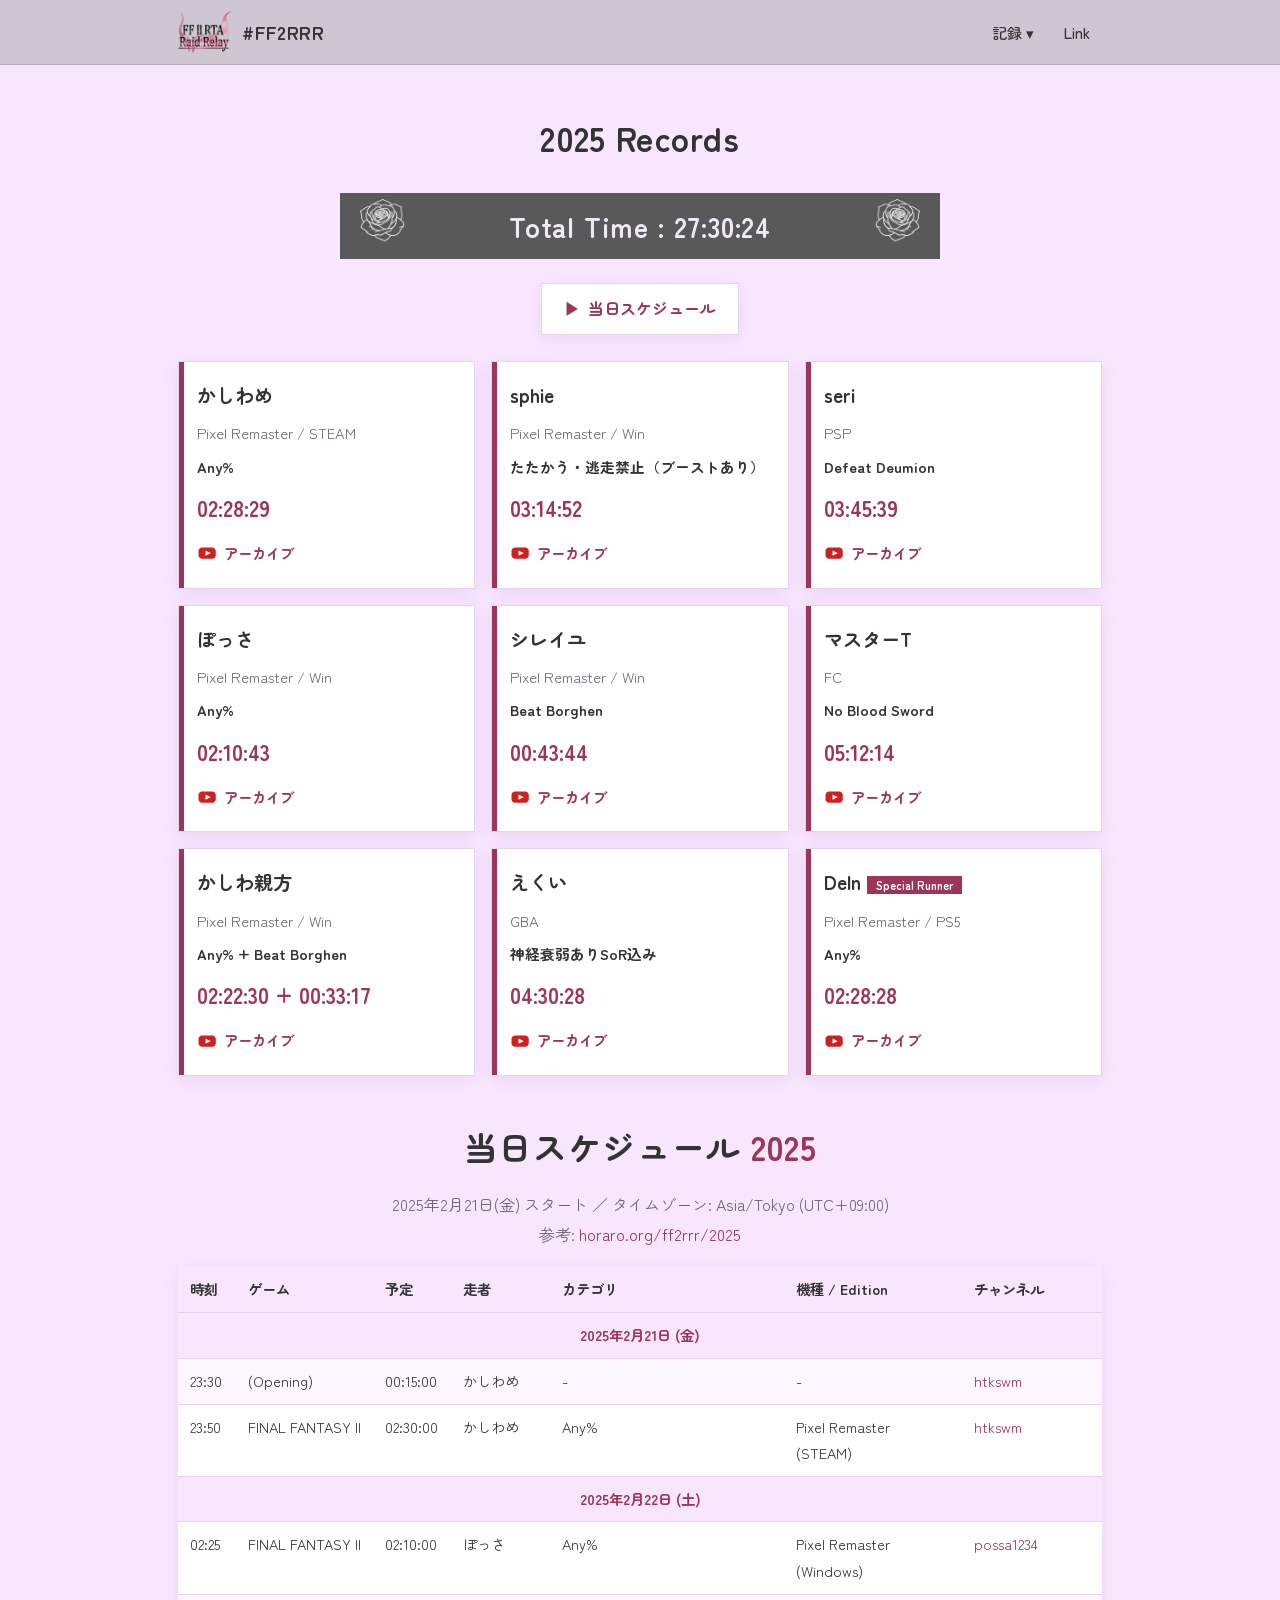
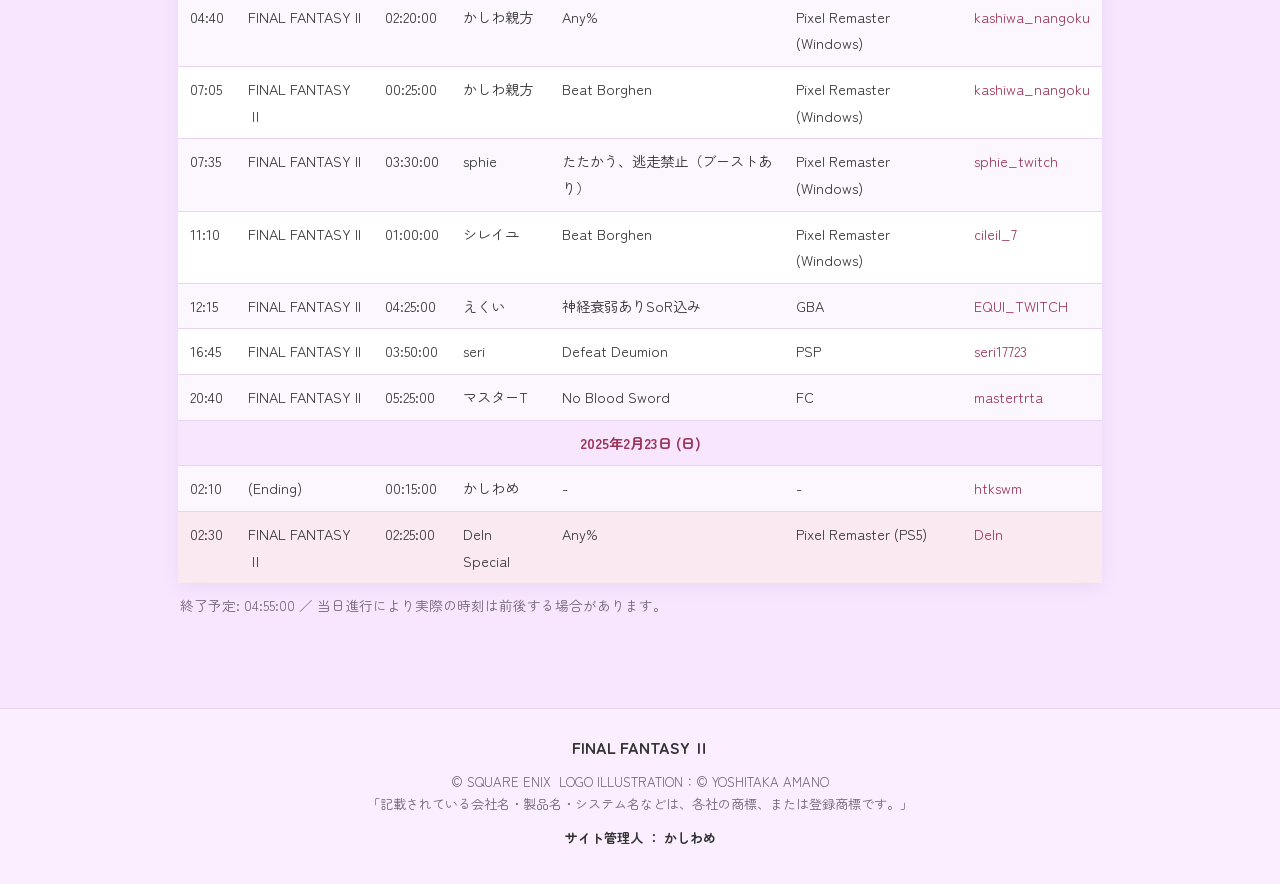
==== 2025.html @ bd08cc87 "Add files via upload" ====
<!DOCTYPE html>
<html lang="ja">
<head>
<meta charset="UTF-8">
<meta name="viewport" content="width=device-width, initial-scale=1">
<title>2025 | FF2RTA Raid Relay</title>
<meta name="description" content="FF2RRR 2025 走者記録・当日スケジュール — Total Time 27:30:24">
<meta property="og:site_name" content="FF2RTA Raid Relay">
<meta property="og:title" content="2025 | FF2RTA Raid Relay">
<meta property="og:type" content="website">
<link rel="icon" href="assets/img/logo.png">
<link rel="preconnect" href="https://fonts.googleapis.com">
<link rel="preconnect" href="https://fonts.gstatic.com" crossorigin>
<link href="https://fonts.googleapis.com/css2?family=Zen+Maru+Gothic:wght@400;500;700&display=swap" rel="stylesheet">
<link rel="stylesheet" href="assets/css/style.css">
</head>
<body>

<header class="site-header">
  <nav class="nav">
    <a class="brand" href="index.html">
      <img src="assets/img/logo.png" alt="FF2RRR ロゴ">
      <span class="tag">#FF2RRR</span>
    </a>
    <div class="nav-links">
      <div class="dropdown">
        <span>記録 ▾</span>
        <div class="menu">
          <a href="2025.html" class="active">2025</a>
        </div>
      </div>
      <a href="link.html">Link</a>
    </div>
  </nav>
</header>

<main>
  <section class="section">
    <h2 class="page-title">2025 Records</h2>

    <div class="total-banner">
      <img class="rose rose-l" src="assets/img/rose.png" alt="">
      <div class="total-time-text">Total Time : 27:30:24</div>
      <img class="rose rose-r" src="assets/img/rose.png" alt="">
    </div>

    <div class="sub-actions">
      <a class="btn" href="#schedule"><span class="arrow">▶︎</span> 当日スケジュール</a>
    </div>

    <div class="runners">

      <div class="runner">
        <div class="rname"><a href="https://www.twitch.tv/htkswm" target="_blank" rel="noopener">かしわめ</a></div>
        <div class="meta">Pixel Remaster / STEAM</div>
        <div class="meta"><span class="cat">Any%</span></div>
        <div class="time">02:28:29</div>
        <div class="links"><a class="yt" href="https://youtu.be/xWBb8PtmvMs?si=nT7L0nh7xKR1bIPm&t=1770" target="_blank" rel="noopener"><img src="assets/img/youtube.png" alt="YouTube">アーカイブ</a></div>
      </div>

      <div class="runner">
        <div class="rname"><a href="https://www.twitch.tv/sphie_twitch" target="_blank" rel="noopener">sphie</a></div>
        <div class="meta">Pixel Remaster / Win</div>
        <div class="meta"><span class="cat">たたかう・逃走禁止（ブーストあり）</span></div>
        <div class="time">03:14:52</div>
        <div class="links"><a class="yt" href="https://www.youtube.com/watch?v=jCtlxkpISTM" target="_blank" rel="noopener"><img src="assets/img/youtube.png" alt="YouTube">アーカイブ</a></div>
      </div>

      <div class="runner">
        <div class="rname"><a href="https://www.twitch.tv/seri17723" target="_blank" rel="noopener">seri</a></div>
        <div class="meta">PSP</div>
        <div class="meta"><span class="cat">Defeat Deumion</span></div>
        <div class="time">03:45:39</div>
        <div class="links"><a class="yt" href="https://www.twitch.tv/videos/2388896134" target="_blank" rel="noopener"><img src="assets/img/youtube.png" alt="動画">アーカイブ</a></div>
      </div>

      <div class="runner">
        <div class="rname"><a href="https://www.twitch.tv/possa1234" target="_blank" rel="noopener">ぽっさ</a></div>
        <div class="meta">Pixel Remaster / Win</div>
        <div class="meta"><span class="cat">Any%</span></div>
        <div class="time">02:10:43</div>
        <div class="links"><a class="yt" href="https://www.youtube.com/watch?v=mJVOeJft1D8" target="_blank" rel="noopener"><img src="assets/img/youtube.png" alt="YouTube">アーカイブ</a></div>
      </div>

      <div class="runner">
        <div class="rname"><a href="https://www.twitch.tv/cileil_7" target="_blank" rel="noopener">シレイユ</a></div>
        <div class="meta">Pixel Remaster / Win</div>
        <div class="meta"><span class="cat">Beat Borghen</span></div>
        <div class="time">00:43:44</div>
        <div class="links"><a class="yt" href="https://www.youtube.com/watch?v=8ASEPU2NOio" target="_blank" rel="noopener"><img src="assets/img/youtube.png" alt="YouTube">アーカイブ</a></div>
      </div>

      <div class="runner">
        <div class="rname"><a href="https://www.twitch.tv/mastertrta" target="_blank" rel="noopener">マスターT</a></div>
        <div class="meta">FC</div>
        <div class="meta"><span class="cat">No Blood Sword</span></div>
        <div class="time">05:12:14</div>
        <div class="links"><a class="yt" href="https://www.youtube.com/watch?v=aeu62f4tNOA" target="_blank" rel="noopener"><img src="assets/img/youtube.png" alt="YouTube">アーカイブ</a></div>
      </div>

      <div class="runner">
        <div class="rname"><a href="https://www.twitch.tv/kashiwa_nangoku" target="_blank" rel="noopener">かしわ親方</a></div>
        <div class="meta">Pixel Remaster / Win</div>
        <div class="meta"><span class="cat">Any% + Beat Borghen</span></div>
        <div class="time">02:22:30 + 00:33:17</div>
        <div class="links"><a class="yt" href="https://www.youtube.com/watch?v=NK6ai9iXj1o" target="_blank" rel="noopener"><img src="assets/img/youtube.png" alt="YouTube">アーカイブ</a></div>
      </div>

      <div class="runner">
        <div class="rname"><a href="https://www.twitch.tv/EQUI_TWITCH" target="_blank" rel="noopener">えくい</a></div>
        <div class="meta">GBA</div>
        <div class="meta"><span class="cat">神経衰弱ありSoR込み</span></div>
        <div class="time">04:30:28</div>
        <div class="links"><a class="yt" href="https://www.youtube.com/watch?v=6Xz2edzZvq0" target="_blank" rel="noopener"><img src="assets/img/youtube.png" alt="YouTube">アーカイブ</a></div>
      </div>

      <div class="runner">
        <div class="rname"><a href="https://www.twitch.tv/deln" target="_blank" rel="noopener">Deln</a><span class="special">Special Runner</span></div>
        <div class="meta">Pixel Remaster / PS5</div>
        <div class="meta"><span class="cat">Any%</span></div>
        <div class="time">02:28:28</div>
        <div class="links"><a class="yt" href="https://www.youtube.com/watch?v=qZeEuqnGmw0" target="_blank" rel="noopener"><img src="assets/img/youtube.png" alt="YouTube">アーカイブ</a></div>
      </div>

    </div>
  </section>

  <section class="section" id="schedule">
    <h2 class="page-title">当日スケジュール <span class="accent">2025</span></h2>
    <p class="center" style="margin-top:-12px;color:var(--ink-soft)">
      2025年2月21日(金) スタート ／ タイムゾーン: Asia/Tokyo (UTC+09:00)<br>
      参考: <a href="https://horaro.org/ff2rrr/2025" target="_blank" rel="noopener">horaro.org/ff2rrr/2025</a>
    </p>

    <div class="sched-wrap">
      <table class="sched">
        <thead>
          <tr>
            <th>時刻</th><th>ゲーム</th><th>予定</th><th>走者</th><th>カテゴリ</th><th>機種 / Edition</th><th>チャンネル</th>
          </tr>
        </thead>
        <tbody>
          <tr class="day"><td colspan="7">2025年2月21日 (金)</td></tr>
          <tr><td>23:30</td><td>(Opening)</td><td>00:15:00</td><td>かしわめ</td><td>-</td><td>-</td><td><a href="https://www.twitch.tv/htkswm" target="_blank" rel="noopener">htkswm</a></td></tr>
          <tr><td>23:50</td><td>FINAL FANTASY II</td><td>02:30:00</td><td>かしわめ</td><td>Any%</td><td>Pixel Remaster (STEAM)</td><td><a href="https://www.twitch.tv/htkswm" target="_blank" rel="noopener">htkswm</a></td></tr>

          <tr class="day"><td colspan="7">2025年2月22日 (土)</td></tr>
          <tr><td>02:25</td><td>FINAL FANTASY II</td><td>02:10:00</td><td>ぽっさ</td><td>Any%</td><td>Pixel Remaster (Windows)</td><td><a href="https://www.twitch.tv/possa1234" target="_blank" rel="noopener">possa1234</a></td></tr>
          <tr><td>04:40</td><td>FINAL FANTASY II</td><td>02:20:00</td><td>かしわ親方</td><td>Any%</td><td>Pixel Remaster (Windows)</td><td><a href="https://www.twitch.tv/kashiwa_nangoku" target="_blank" rel="noopener">kashiwa_nangoku</a></td></tr>
          <tr><td>07:05</td><td>FINAL FANTASY Ⅱ</td><td>00:25:00</td><td>かしわ親方</td><td>Beat Borghen</td><td>Pixel Remaster (Windows)</td><td><a href="https://www.twitch.tv/kashiwa_nangoku" target="_blank" rel="noopener">kashiwa_nangoku</a></td></tr>
          <tr><td>07:35</td><td>FINAL FANTASY II</td><td>03:30:00</td><td>sphie</td><td>たたかう、逃走禁止（ブーストあり）</td><td>Pixel Remaster (Windows)</td><td><a href="https://www.twitch.tv/sphie_twitch" target="_blank" rel="noopener">sphie_twitch</a></td></tr>
          <tr><td>11:10</td><td>FINAL FANTASY II</td><td>01:00:00</td><td>シレイユ</td><td>Beat Borghen</td><td>Pixel Remaster (Windows)</td><td><a href="https://www.twitch.tv/cileil_7" target="_blank" rel="noopener">cileil_7</a></td></tr>
          <tr><td>12:15</td><td>FINAL FANTASY II</td><td>04:25:00</td><td>えくい</td><td>神経衰弱ありSoR込み</td><td>GBA</td><td><a href="https://www.twitch.tv/EQUI_TWITCH" target="_blank" rel="noopener">EQUI_TWITCH</a></td></tr>
          <tr><td>16:45</td><td>FINAL FANTASY II</td><td>03:50:00</td><td>seri</td><td>Defeat Deumion</td><td>PSP</td><td><a href="https://www.twitch.tv/seri17723" target="_blank" rel="noopener">seri17723</a></td></tr>
          <tr><td>20:40</td><td>FINAL FANTASY II</td><td>05:25:00</td><td>マスターT</td><td>No Blood Sword</td><td>FC</td><td><a href="https://www.twitch.tv/mastertrta" target="_blank" rel="noopener">mastertrta</a></td></tr>

          <tr class="day"><td colspan="7">2025年2月23日 (日)</td></tr>
          <tr><td>02:10</td><td>(Ending)</td><td>00:15:00</td><td>かしわめ</td><td>-</td><td>-</td><td><a href="https://www.twitch.tv/htkswm" target="_blank" rel="noopener">htkswm</a></td></tr>
          <tr class="special-row"><td>02:30</td><td>FINAL FANTASY Ⅱ</td><td>02:25:00</td><td>Deln <span class="special">Special</span></td><td>Any%</td><td>Pixel Remaster (PS5)</td><td><a href="https://www.twitch.tv/deln" target="_blank" rel="noopener">Deln</a></td></tr>
        </tbody>
      </table>
    </div>
    <p class="sched-note">終了予定: 04:55:00 ／ 当日進行により実際の時刻は前後する場合があります。</p>
  </section>
</main>

<footer class="site-footer">
  <div class="inner">
    <div class="ff2">FINAL FANTASY Ⅱ</div>
    <div class="copyright">
      © SQUARE ENIX&nbsp;&nbsp;LOGO ILLUSTRATION：© YOSHITAKA AMANO<br>
      「記載されている会社名・製品名・システム名などは、各社の商標、または登録商標です。」
    </div>
    <div class="admin">サイト管理人 ： かしわめ</div>
  </div>
</footer>

</body>
</html>
---- assets/css/style.css ----
/* FF2RRR 2025 — GitHub Pages 版スタイル
   原サイト(Wix)の指定に忠実化:
   - 背景は フラットな #F8E6FF（ゲームパッケージ色イメージのラベンダー）
   - 文字色は #333、丸ゴシック（筑紫丸ゴシック）。Web では Zen Maru Gothic で代替。 */

:root {
  --bg:        #f8e6ff;   /* ページ背景（フラット） */
  --bar:       #cec6d1;   /* メニューバー（原サイト準拠のグレー系モーヴ） */
  --bar-line:  #b7adbf;
  --card:      #ffffff;
  --line:      #e6d4f0;   /* 淡いラベンダーの境界 */
  --ink:       #333333;   /* 本文・見出し（原サイト準拠） */
  --ink-soft:  #6f6676;
  --accent:    #9c3557;   /* 控えめなローズ（ばらモチーフ・装飾/操作系のみ） */
  --accent-soft:#fbe9f1;
  --shadow:    0 4px 16px rgba(120, 80, 130, .10);
  --radius:    0;          /* 角丸は使わない（原サイト／好み準拠） */
  --banner:    #595959;    /* Total Time 帯の濃いグレー（原サイト #595959） */
  --banner-tx: #efe9f6;    /* やや紫がかった白 */
  --maxw:      960px;
  /* 丸ゴシック: 端末に筑紫丸ゴシックがあれば優先、無ければ Zen Maru Gothic */
  --round: "Tsukushi B Round Gothic", "TsukuB Round Gothic", "Tsukushi A Round Gothic",
           "Zen Maru Gothic", "Hiragino Maru Gothic ProN", "M PLUS Rounded 1c", "Meiryo", sans-serif;
}

* { box-sizing: border-box; }
html { scroll-behavior: smooth; }

body {
  margin: 0;
  font-family: var(--round);
  color: var(--ink);
  line-height: 1.85;
  background: var(--bg);          /* フラットなラベンダー */
  min-height: 100vh;
}

a { color: var(--accent); text-decoration: none; }
a:hover { text-decoration: underline; }
img { max-width: 100%; height: auto; display: block; }

/* ---------- Header / Nav ---------- */
.site-header {
  position: sticky; top: 0; z-index: 50;
  background: var(--bar);                 /* 原サイト準拠のグレー系メニューバー */
  border-bottom: 1px solid var(--bar-line);
}
.nav {
  max-width: var(--maxw); margin: 0 auto;
  display: flex; align-items: center; gap: 14px; padding: 10px 18px;
}
.brand { display: flex; align-items: center; gap: 10px; }
.brand img { height: 42px; width: auto; }
.brand .tag {
  font-family: var(--round); font-weight: 700;
  font-size: 1.15rem; color: var(--ink); letter-spacing: .02em;
}
.nav-links { margin-left: auto; display: flex; align-items: center; gap: 6px; }
.nav-links a, .dropdown > span {
  font-family: var(--round); font-weight: 500; font-size: .95rem;
  color: var(--ink); padding: 8px 12px;
  cursor: pointer; display: inline-block;
}
.nav-links a:hover, .dropdown:hover > span { background: #fff; text-decoration: none; }
.nav-links a.active { background: #fff; color: var(--accent); }

.dropdown { position: relative; }
.dropdown .menu {
  position: absolute; right: 0; top: 100%;
  background: var(--card); border: 1px solid var(--line);
  box-shadow: var(--shadow);
  min-width: 130px; padding: 6px; display: none;
}
.dropdown:hover .menu { display: block; }
.dropdown .menu a { display: block; color: var(--ink); }
.dropdown .menu a:hover { background: var(--accent-soft); text-decoration: none; }

/* ---------- Layout ---------- */
main { max-width: var(--maxw); margin: 0 auto; padding: 36px 18px 10px; }
.section { margin: 0 auto 40px; }
.center { text-align: center; }

h1.page-title, h2.page-title {
  font-family: var(--round); font-weight: 700;
  color: var(--ink); text-align: center;          /* 原サイト準拠の #333 */
  font-size: clamp(1.5rem, 4vw, 2.1rem);
  margin: 6px 0 24px; letter-spacing: .02em;
}
.page-title .accent { color: var(--accent); }

/* ---------- Home hero ---------- */
.hero { text-align: center; }
.sr-only {
  position: absolute; width: 1px; height: 1px; padding: 0; margin: -1px;
  overflow: hidden; clip: rect(0,0,0,0); white-space: nowrap; border: 0;
}
.hero-logo { max-width: 440px; width: 86%; margin: 4px auto 14px; }
.hero .lead {
  font-family: var(--round); font-weight: 700;
  font-size: clamp(1.05rem, 2.6vw, 1.45rem);
  color: var(--ink); margin: 8px 0 4px;
}
.hero .thanks { color: var(--ink); margin: 2px 0 22px; }
.hero .keyart {
  margin: 8px auto 18px; max-width: 560px; width: 100%;
}
.hero .keyart img { display: block; width: 100%; }
.btn {
  display: inline-flex; align-items: center; gap: 8px;
  font-family: var(--round); font-weight: 700;
  background: var(--card); color: var(--accent);
  border: 1.5px solid var(--line);
  padding: 10px 22px; box-shadow: var(--shadow);
  transition: transform .12s ease;
}
.btn:hover { transform: translateY(-2px); text-decoration: none; }
.btn .arrow { color: var(--accent); }

/* ---------- 2025 records ---------- */
/* Total Time バナー（原サイト準拠: 濃いグレー帯＋やや紫がかった白文字／角丸なし） */
.total-banner {
  display: flex; align-items: center; justify-content: space-between; gap: 16px;
  max-width: 600px; margin: 8px auto 24px; padding: 6px 20px;
  background: var(--banner);
}
.total-banner .total-time-text {
  flex: 1; text-align: center;
  font-family: var(--round); font-weight: 700;
  font-size: clamp(1.2rem, 3.4vw, 1.7rem);
  color: var(--banner-tx); letter-spacing: .03em;
}
.total-banner .rose { height: 54px; width: auto; flex: none; }
.total-banner .rose-r { transform: scaleX(-1); }
@media (max-width: 480px) { .total-banner .rose { height: 42px; } }
.sub-actions { text-align: center; margin: 4px 0 26px; }

.runners {
  display: grid; gap: 16px;
  grid-template-columns: repeat(auto-fill, minmax(260px, 1fr));
}
.runner {
  background: var(--card); border: 1px solid var(--line);
  border-radius: var(--radius); box-shadow: var(--shadow);
  padding: 16px 18px; display: flex; flex-direction: column; gap: 6px;
  position: relative; overflow: hidden;
}
.runner::before {
  content: ""; position: absolute; left: 0; top: 0; bottom: 0; width: 5px;
  background: var(--accent);
}
.runner .rname { font-family: var(--round); font-weight: 700; font-size: 1.2rem; }
.runner .rname a { color: var(--ink); }
.runner .rname a:hover { color: var(--accent); }
.runner .special {
  font-size: .72rem; font-weight: 700; color: #fff; background: var(--accent);
  padding: 1px 9px; margin-left: 6px; vertical-align: middle;
}
.runner .meta { color: var(--ink-soft); font-size: .92rem; }
.runner .meta .cat { color: var(--ink); font-weight: 700; }
.runner .time {
  font-family: var(--round); font-weight: 700; font-size: 1.35rem;
  color: var(--accent); margin-top: 2px;
}
.runner .links { margin-top: 6px; }
.runner .yt {
  display: inline-flex; align-items: center; gap: 7px;
  font-family: var(--round); font-weight: 700; font-size: .9rem; color: var(--accent);
}
.runner .yt img { height: 20px; width: auto; }

/* ---------- Schedule table ---------- */
.sched-wrap { overflow-x: auto; border-radius: var(--radius); box-shadow: var(--shadow); }
table.sched {
  width: 100%; border-collapse: collapse; background: var(--card);
  font-size: .9rem; min-width: 640px;
}
table.sched th {
  background: var(--bg); color: var(--ink);
  font-family: var(--round); font-weight: 700;
  padding: 10px 12px; text-align: left; white-space: nowrap;
}
table.sched td { padding: 9px 12px; border-top: 1px solid var(--line); vertical-align: top; }
table.sched tr:nth-child(even) td { background: #fcf6ff; }
table.sched tr.day td {
  background: var(--bg); font-family: var(--round); font-weight: 700;
  color: var(--accent); text-align: center;
}
table.sched tr.special-row td { background: var(--accent-soft); }
.sched-note { color: var(--ink-soft); font-size: .85rem; margin: 10px 2px 0; }

/* ---------- Link page ---------- */
.linklist { max-width: 620px; margin: 0 auto; }
.linklist .group { margin-bottom: 26px; }
.linklist h3 {
  font-family: var(--round); font-weight: 700; color: var(--ink);
  border-left: 5px solid var(--accent); padding-left: 10px; margin: 0 0 10px;
}
.linklist ul { list-style: none; margin: 0; padding: 0; }
.linklist li {
  background: var(--card); border: 1px solid var(--line);
  padding: 11px 16px; margin-bottom: 9px; box-shadow: var(--shadow);
}
.linklist li .sub { color: var(--ink-soft); font-size: .85rem; }

/* ---------- Footer ---------- */
.site-footer {
  margin-top: 40px; border-top: 1px solid var(--line);
  background: rgba(255, 255, 255, .35);
}
.site-footer .inner {
  max-width: var(--maxw); margin: 0 auto; padding: 24px 18px 34px;
  text-align: center; color: var(--ink-soft); font-size: .82rem;
}
.site-footer .ff2 {
  font-family: var(--round); font-weight: 700; color: var(--ink);
  font-size: 1rem; margin-bottom: 8px;
}
.site-footer .copyright { line-height: 1.7; }
.site-footer .admin { margin-top: 10px; font-weight: 700; color: var(--ink); }

@media (max-width: 560px) {
  .nav { gap: 8px; padding: 8px 12px; }
  .brand .tag { font-size: 1rem; }
  .nav-links a, .dropdown > span { padding: 6px 9px; font-size: .85rem; }
  main { padding-top: 24px; }
}
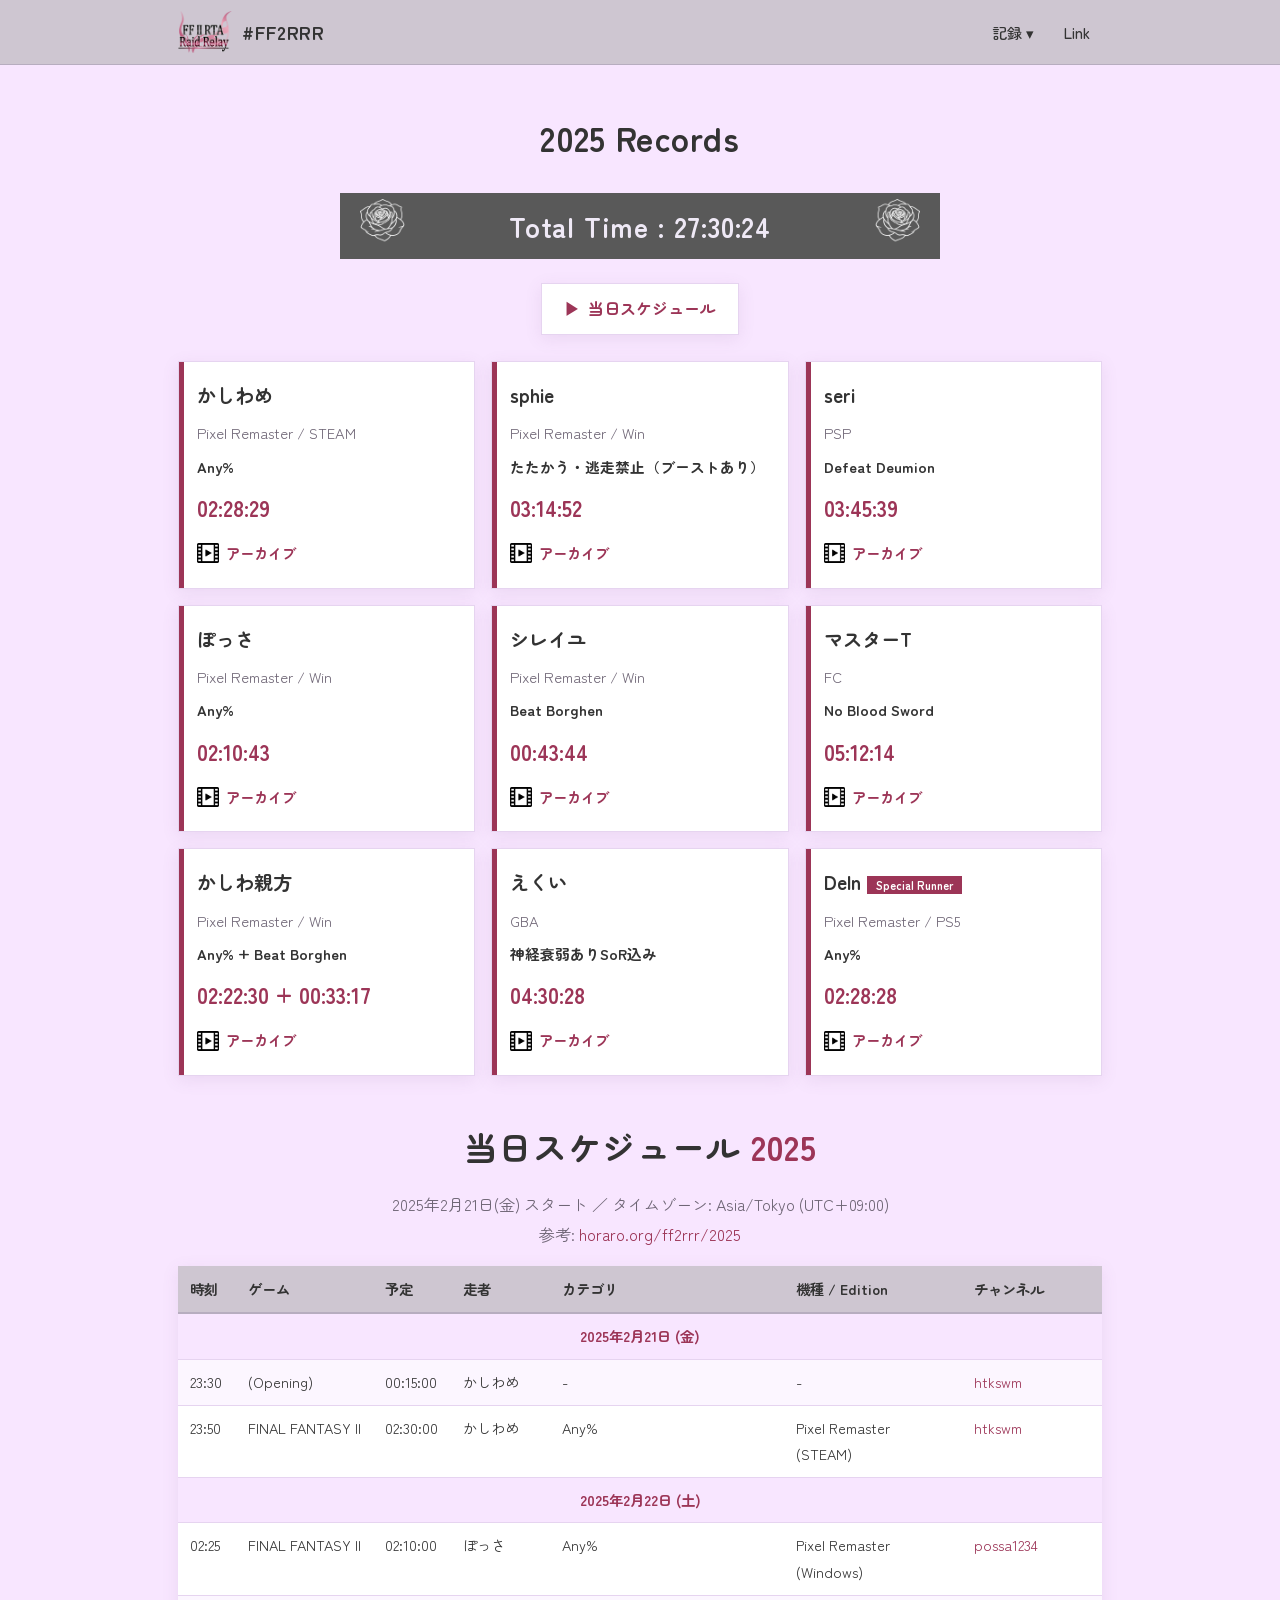
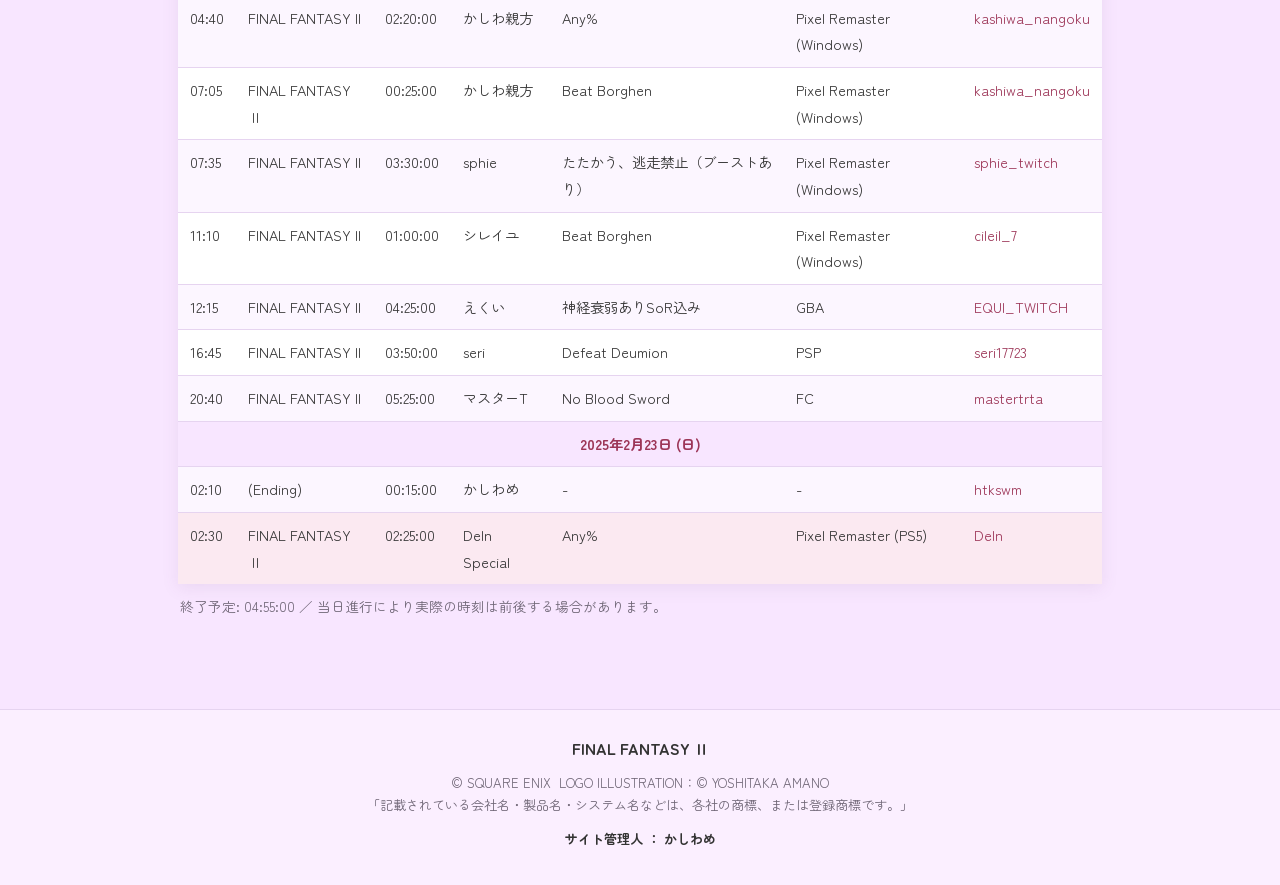
==== commit 3d9ce8c4: "add 2026 rrr" ====
--- a/2025.html
+++ b/2025.html
@@ -26,6 +26,7 @@
       <div class="dropdown">
         <span>記録 ▾</span>
         <div class="menu">
+          <a href="2026.html">2026</a>
           <a href="2025.html" class="active">2025</a>
         </div>
       </div>
@@ -55,7 +56,7 @@
         <div class="meta">Pixel Remaster / STEAM</div>
         <div class="meta"><span class="cat">Any%</span></div>
         <div class="time">02:28:29</div>
-        <div class="links"><a class="yt" href="https://youtu.be/xWBb8PtmvMs?si=nT7L0nh7xKR1bIPm&t=1770" target="_blank" rel="noopener"><img src="assets/img/youtube.png" alt="YouTube">アーカイブ</a></div>
+        <div class="links"><a class="yt" href="https://youtu.be/xWBb8PtmvMs?si=nT7L0nh7xKR1bIPm&t=1770" target="_blank" rel="noopener"><img src="assets/img/archive.png" alt="アーカイブ">アーカイブ</a></div>
       </div>
 
       <div class="runner">
@@ -63,7 +64,7 @@
         <div class="meta">Pixel Remaster / Win</div>
         <div class="meta"><span class="cat">たたかう・逃走禁止（ブーストあり）</span></div>
         <div class="time">03:14:52</div>
-        <div class="links"><a class="yt" href="https://www.youtube.com/watch?v=jCtlxkpISTM" target="_blank" rel="noopener"><img src="assets/img/youtube.png" alt="YouTube">アーカイブ</a></div>
+        <div class="links"><a class="yt" href="https://www.youtube.com/watch?v=jCtlxkpISTM" target="_blank" rel="noopener"><img src="assets/img/archive.png" alt="アーカイブ">アーカイブ</a></div>
       </div>
 
       <div class="runner">
@@ -71,7 +72,7 @@
         <div class="meta">PSP</div>
         <div class="meta"><span class="cat">Defeat Deumion</span></div>
         <div class="time">03:45:39</div>
-        <div class="links"><a class="yt" href="https://www.twitch.tv/videos/2388896134" target="_blank" rel="noopener"><img src="assets/img/youtube.png" alt="動画">アーカイブ</a></div>
+        <div class="links"><a class="yt" href="https://www.twitch.tv/videos/2388896134" target="_blank" rel="noopener"><img src="assets/img/archive.png" alt="アーカイブ">アーカイブ</a></div>
       </div>
 
       <div class="runner">
@@ -79,7 +80,7 @@
         <div class="meta">Pixel Remaster / Win</div>
         <div class="meta"><span class="cat">Any%</span></div>
         <div class="time">02:10:43</div>
-        <div class="links"><a class="yt" href="https://www.youtube.com/watch?v=mJVOeJft1D8" target="_blank" rel="noopener"><img src="assets/img/youtube.png" alt="YouTube">アーカイブ</a></div>
+        <div class="links"><a class="yt" href="https://www.youtube.com/watch?v=mJVOeJft1D8" target="_blank" rel="noopener"><img src="assets/img/archive.png" alt="アーカイブ">アーカイブ</a></div>
       </div>
 
       <div class="runner">
@@ -87,7 +88,7 @@
         <div class="meta">Pixel Remaster / Win</div>
         <div class="meta"><span class="cat">Beat Borghen</span></div>
         <div class="time">00:43:44</div>
-        <div class="links"><a class="yt" href="https://www.youtube.com/watch?v=8ASEPU2NOio" target="_blank" rel="noopener"><img src="assets/img/youtube.png" alt="YouTube">アーカイブ</a></div>
+        <div class="links"><a class="yt" href="https://www.youtube.com/watch?v=8ASEPU2NOio" target="_blank" rel="noopener"><img src="assets/img/archive.png" alt="アーカイブ">アーカイブ</a></div>
       </div>
 
       <div class="runner">
@@ -95,7 +96,7 @@
         <div class="meta">FC</div>
         <div class="meta"><span class="cat">No Blood Sword</span></div>
         <div class="time">05:12:14</div>
-        <div class="links"><a class="yt" href="https://www.youtube.com/watch?v=aeu62f4tNOA" target="_blank" rel="noopener"><img src="assets/img/youtube.png" alt="YouTube">アーカイブ</a></div>
+        <div class="links"><a class="yt" href="https://www.youtube.com/watch?v=aeu62f4tNOA" target="_blank" rel="noopener"><img src="assets/img/archive.png" alt="アーカイブ">アーカイブ</a></div>
       </div>
 
       <div class="runner">
@@ -103,7 +104,7 @@
         <div class="meta">Pixel Remaster / Win</div>
         <div class="meta"><span class="cat">Any% + Beat Borghen</span></div>
         <div class="time">02:22:30 + 00:33:17</div>
-        <div class="links"><a class="yt" href="https://www.youtube.com/watch?v=NK6ai9iXj1o" target="_blank" rel="noopener"><img src="assets/img/youtube.png" alt="YouTube">アーカイブ</a></div>
+        <div class="links"><a class="yt" href="https://www.youtube.com/watch?v=NK6ai9iXj1o" target="_blank" rel="noopener"><img src="assets/img/archive.png" alt="アーカイブ">アーカイブ</a></div>
       </div>
 
       <div class="runner">
@@ -111,7 +112,7 @@
         <div class="meta">GBA</div>
         <div class="meta"><span class="cat">神経衰弱ありSoR込み</span></div>
         <div class="time">04:30:28</div>
-        <div class="links"><a class="yt" href="https://www.youtube.com/watch?v=6Xz2edzZvq0" target="_blank" rel="noopener"><img src="assets/img/youtube.png" alt="YouTube">アーカイブ</a></div>
+        <div class="links"><a class="yt" href="https://www.youtube.com/watch?v=6Xz2edzZvq0" target="_blank" rel="noopener"><img src="assets/img/archive.png" alt="アーカイブ">アーカイブ</a></div>
       </div>
 
       <div class="runner">
@@ -119,7 +120,7 @@
         <div class="meta">Pixel Remaster / PS5</div>
         <div class="meta"><span class="cat">Any%</span></div>
         <div class="time">02:28:28</div>
-        <div class="links"><a class="yt" href="https://www.youtube.com/watch?v=qZeEuqnGmw0" target="_blank" rel="noopener"><img src="assets/img/youtube.png" alt="YouTube">アーカイブ</a></div>
+        <div class="links"><a class="yt" href="https://www.youtube.com/watch?v=qZeEuqnGmw0" target="_blank" rel="noopener"><img src="assets/img/archive.png" alt="アーカイブ">アーカイブ</a></div>
       </div>
 
     </div>
--- a/assets/css/style.css
+++ b/assets/css/style.css
@@ -168,6 +168,18 @@
 }
 .runner .yt img { height: 20px; width: auto; }
 
+/* 複数走行（1走者で複数カテゴリ）の表示 */
+.runner .runs { display: flex; flex-direction: column; gap: 9px; margin-top: 4px; }
+.runner .run { border-top: 1px dashed var(--line); padding-top: 8px; }
+.runner .run:first-child { border-top: 0; padding-top: 0; }
+.runner .run .cat { display: block; color: var(--ink); font-weight: 700; font-size: .92rem; }
+.runner .run .rtime {
+  font-family: var(--round); font-weight: 700; font-size: 1.2rem; color: var(--accent);
+}
+.runner .run .retire { color: var(--ink-soft); font-weight: 700; font-size: .76rem; margin-left: 6px; }
+.runner .run .links { margin-top: 2px; }
+.runner .run .pending { color: var(--ink-soft); font-size: .82rem; }
+
 /* ---------- Schedule table ---------- */
 .sched-wrap { overflow-x: auto; border-radius: var(--radius); box-shadow: var(--shadow); }
 table.sched {
@@ -175,9 +187,10 @@
   font-size: .9rem; min-width: 640px;
 }
 table.sched th {
-  background: var(--bg); color: var(--ink);
+  background: var(--bar); color: var(--ink);
   font-family: var(--round); font-weight: 700;
   padding: 10px 12px; text-align: left; white-space: nowrap;
+  border-bottom: 2px solid var(--bar-line);
 }
 table.sched td { padding: 9px 12px; border-top: 1px solid var(--line); vertical-align: top; }
 table.sched tr:nth-child(even) td { background: #fcf6ff; }
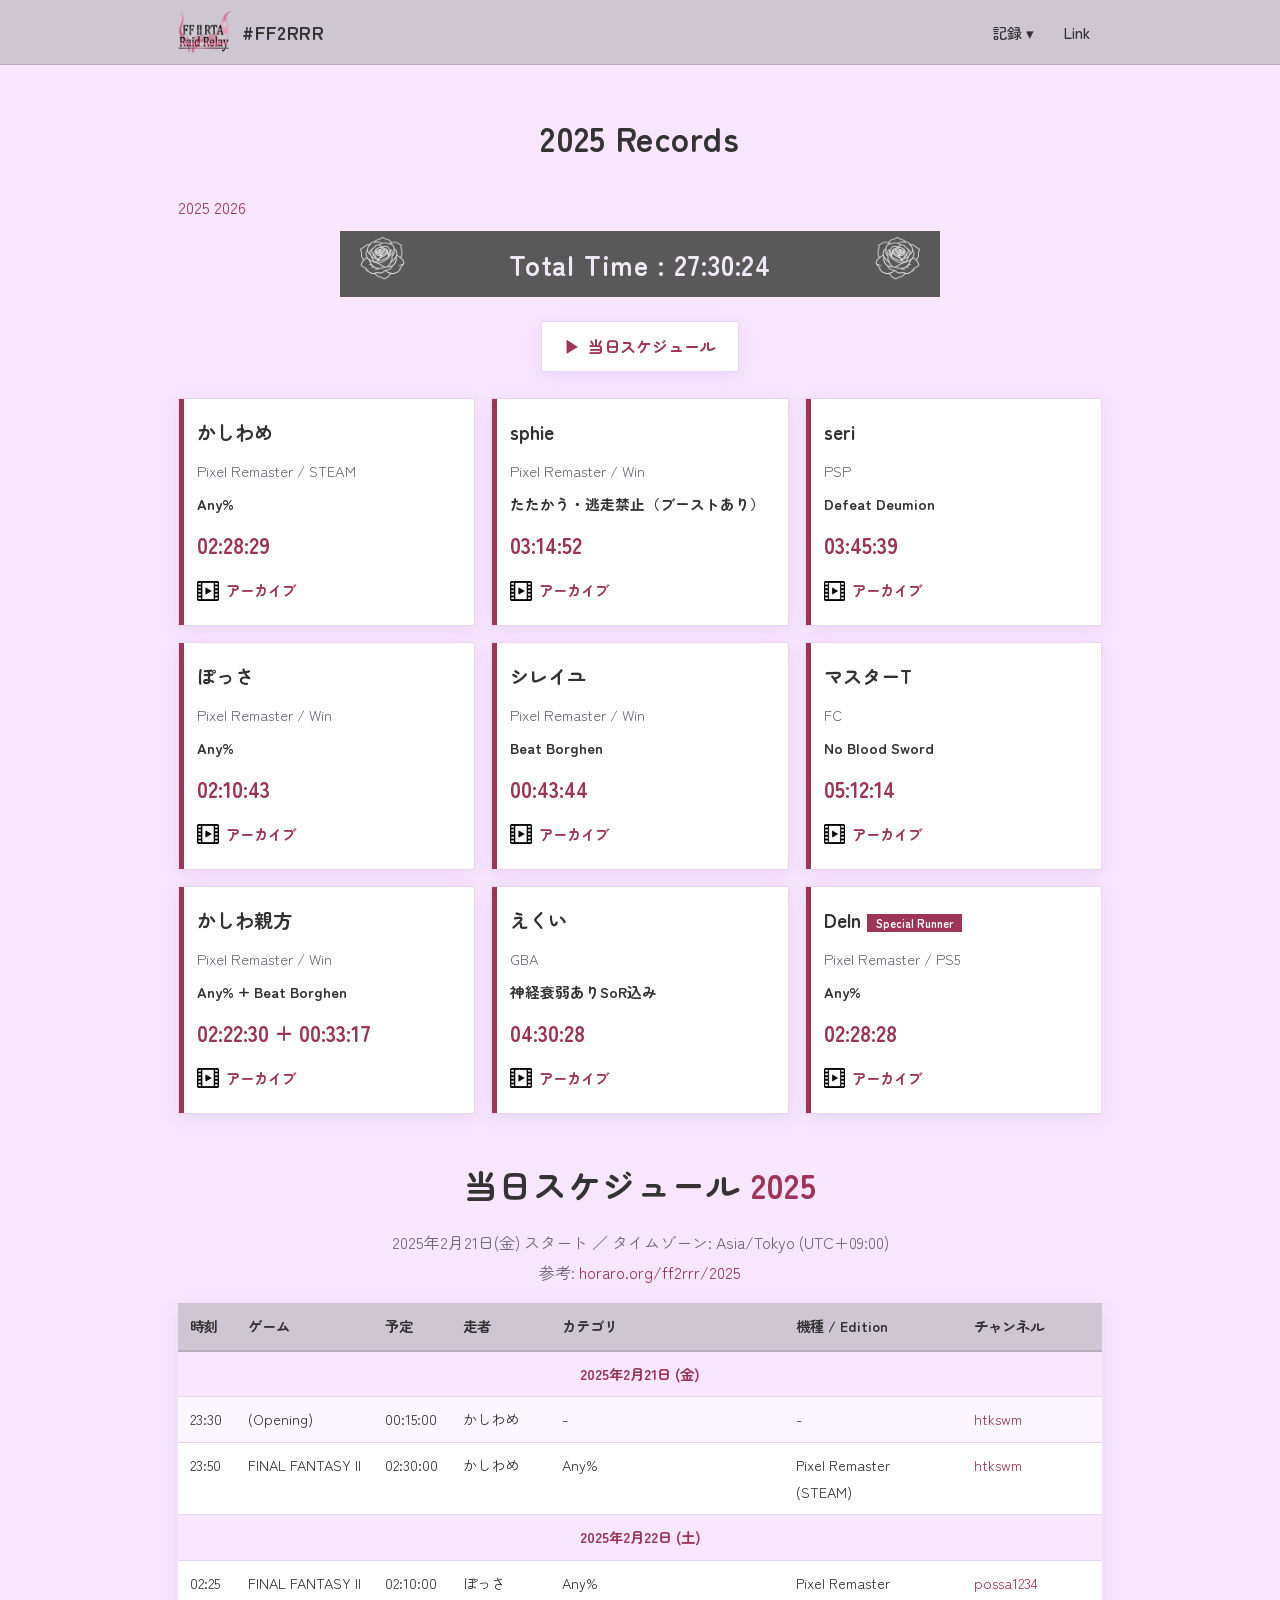
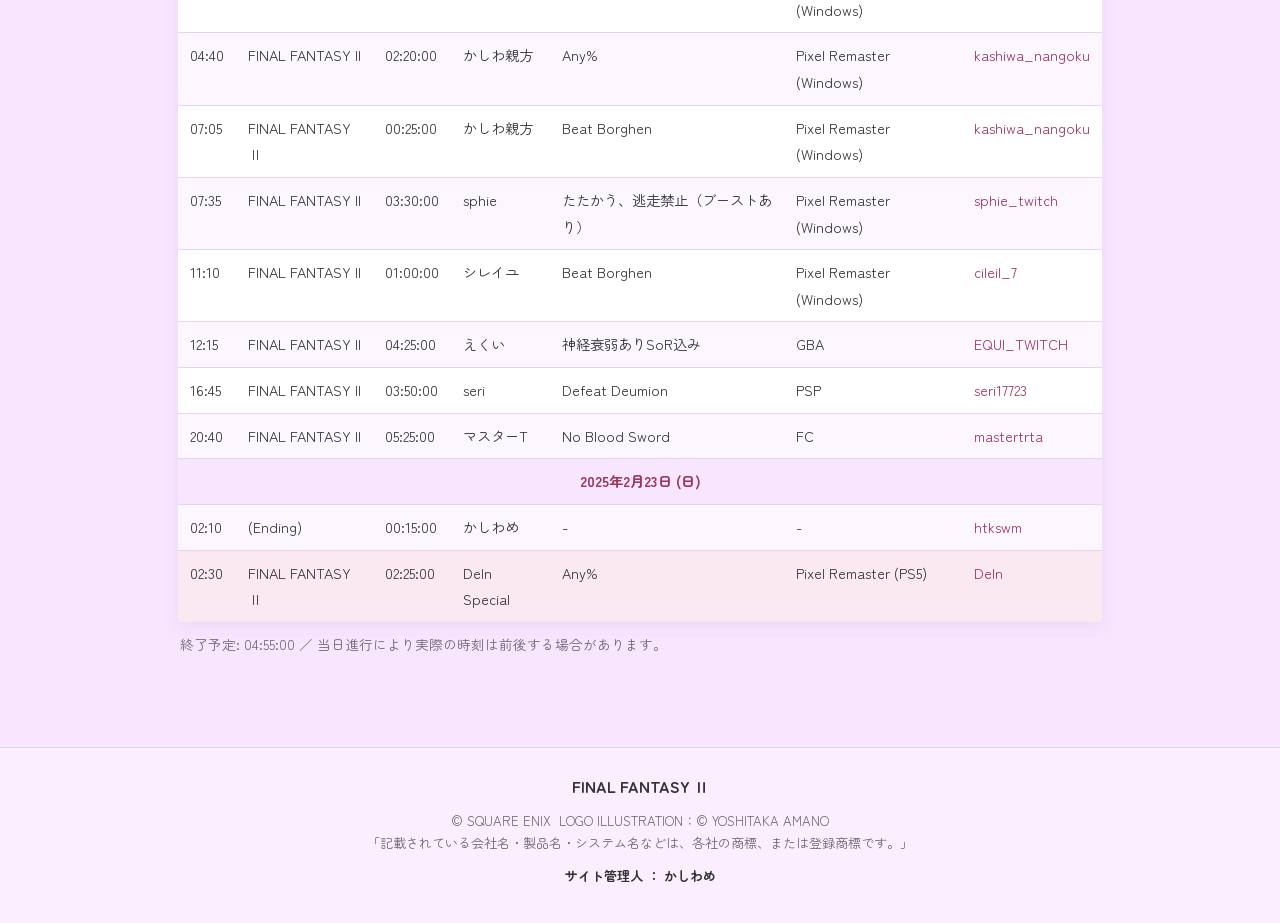
==== commit 7c0687ab: "Add files via upload" ====
--- a/2025.html
+++ b/2025.html
@@ -7,7 +7,16 @@
 <meta name="description" content="FF2RRR 2025 走者記録・当日スケジュール — Total Time 27:30:24">
 <meta property="og:site_name" content="FF2RTA Raid Relay">
 <meta property="og:title" content="2025 | FF2RTA Raid Relay">
+<meta property="og:description" content="FF2RRR 2025 走者記録・当日スケジュール。">
 <meta property="og:type" content="website">
+<meta property="og:url" content="https://htkswm.github.io/ff2rrr/2025.html">
+<meta property="og:image" content="https://htkswm.github.io/ff2rrr/assets/img/ogp.png">
+<meta property="og:image:width" content="1200">
+<meta property="og:image:height" content="630">
+<meta name="twitter:card" content="summary_large_image">
+<meta name="twitter:title" content="2025 | FF2RTA Raid Relay">
+<meta name="twitter:description" content="FF2RRR 2025 走者記録・当日スケジュール。">
+<meta name="twitter:image" content="https://htkswm.github.io/ff2rrr/assets/img/ogp.png">
 <link rel="icon" href="assets/img/logo.png">
 <link rel="preconnect" href="https://fonts.googleapis.com">
 <link rel="preconnect" href="https://fonts.gstatic.com" crossorigin>
@@ -38,6 +47,11 @@
 <main>
   <section class="section">
     <h2 class="page-title">2025 Records</h2>
+
+    <nav class="year-switch" aria-label="年度切替">
+      <a href="2025.html" class="active" aria-current="page">2025</a>
+      <a href="2026.html">2026</a>
+    </nav>
 
     <div class="total-banner">
       <img class="rose rose-l" src="assets/img/rose.png" alt="">
@@ -176,5 +190,6 @@
   </div>
 </footer>
 
+<script src="assets/js/nav.js" defer></script>
 </body>
 </html>
